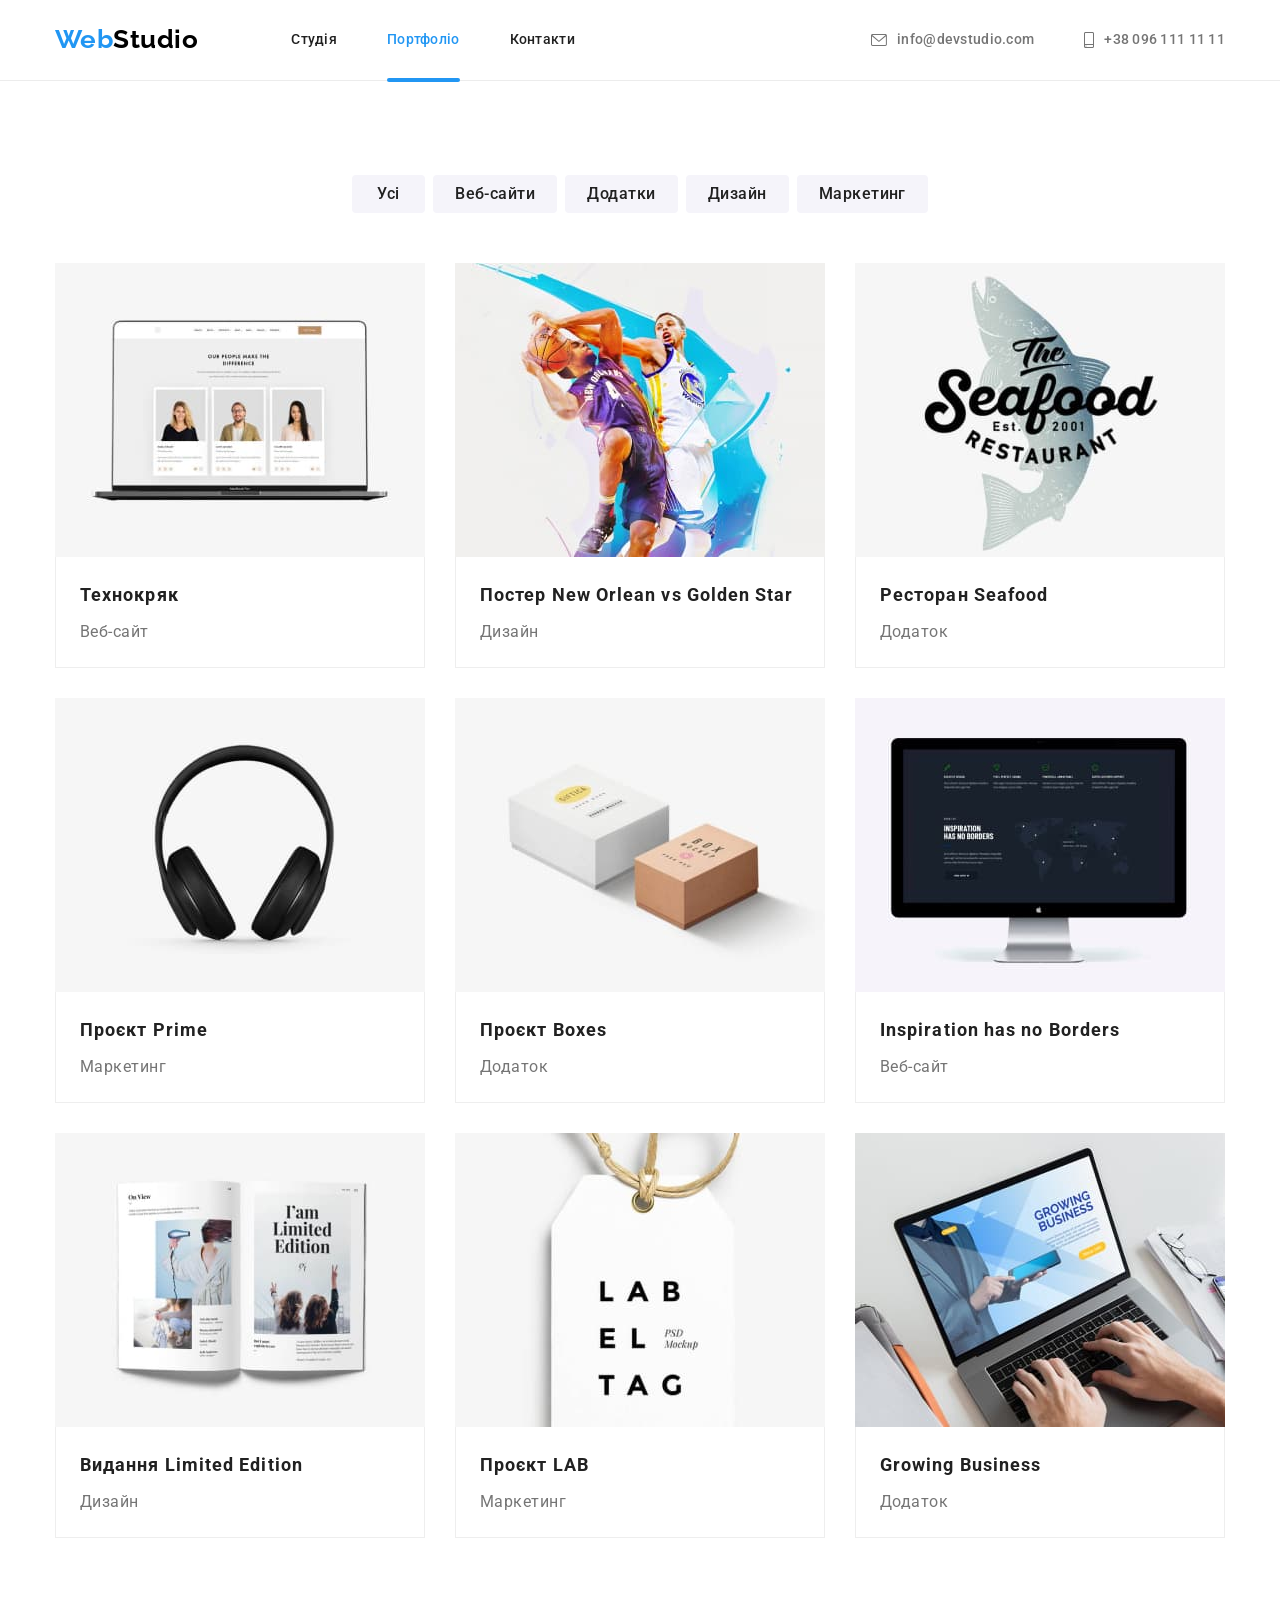
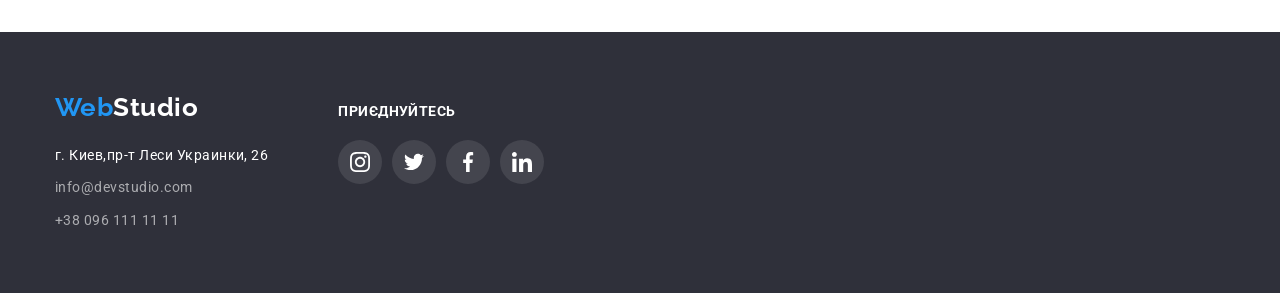
==== portfolio.html @ 8bb88e02 "Start" ====
<!DOCTYPE html>
<html lang="uk">
  <head>
    <meta charset="UTF-8" />
    <meta http-equiv="X-UA-Compatible" content="IE=edge" />
    <meta name="viewport" content="width=device-width, initial-scale=1.0" />
    <!-- шрифти:Raleway 700,Roboto 400 500 700 900, -->
    <link rel="preconnect" href="https://fonts.googleapis.com" />
    <link rel="preconnect" href="https://fonts.gstatic.com" crossorigin />
    <link
      href="https://fonts.googleapis.com/css2?family=Raleway:wght@700&family=Roboto:wght@400;500;700;900&display=swap"
      rel="stylesheet"
    />
    <title>WebStudio</title>
    <!-- css normalize-->
    <link
      rel="stylesheet"
      href="https://cdnjs.cloudflare.com/ajax/libs/modern-normalize/1.1.0/modern-normalize.min.css"
      integrity="sha512-wpPYUAdjBVSE4KJnH1VR1HeZfpl1ub8YT/NKx4PuQ5NmX2tKuGu6U/JRp5y+Y8XG2tV+wKQpNHVUX03MfMFn9Q=="
      crossorigin="anonymous"
      referrerpolicy="no-referrer"
    />
    <link rel="stylesheet" href="./css/styles.css" />
  </head>
  <body>
    <!--Шапка-->
    <header class="page-header">
      <div class="container main-nav">
        <nav class="main-nav">
          <a href="./index.html" class="logo header-logo link"
            >Web<span class="logo-studio">Studio</span></a
          >

          <ul class="site-nav list">
            <li class="item"><a href="./index.html" class="link">Студія</a></li>
            <li class="item"><a href="./portfolio.html" class="current-link link">Портфоліо</a></li>
            <li class="item"><a href="" class="link">Контакти</a></li>
          </ul>
        </nav>

        <ul class="contact-nav list">
          <li class="item">
            <a class="link" href="mailto:info@devstudio.com">
              <svg class="mail-icon" width="16px" height="12px">
                <use href="./images/symbol-defs.svg#mail"></use></svg
              >info@devstudio.com</a
            >
          </li>
          <li class="item">
            <a class="link" href="tel:+380961111111">
              <svg class="smartphone-icon" width="10px" height="16px">
                <use href="./images/symbol-defs.svg#smartphone"></use></svg
              >+38 096 111 11 11</a
            >
          </li>
        </ul>
      </div>
    </header>
    <!-- main -->
    <main class="main-page">
      <section class="port-section">
        <div class="container">
          <h1 class="visually-hidden">Портфоліо</h1>
          <!-- radio button -->
          <ul class="filter list">
            <li class="filter-item">
              <button class="button button-filter" type="button">Усі</button>
            </li>
            <li class="filter-item">
              <button class="button button-filter" type="button">Веб-сайти</button>
            </li>
            <li class="filter-item">
              <button class="button button-filter" type="button">Додатки</button>
            </li>
            <li class="filter-item">
              <button class="button button-filter" type="button">Дизайн</button>
            </li>
            <li class="filter-item">
              <button class="button button-filter" type="button">Маркетинг</button>
            </li>
          </ul>
          <ul class="list work-list">
            <li class="work-item">
              <a href="#" class="work-link link">
                <div class="thumb-overlay">
                  <img class="work-img" src="./images/portfolio1.jpg" alt="ноутбук" width="370" />
                  <p class="work-overlay">
                    Ресурс пропонує комплексні пропозиції з різним рівнем функціоналу та сервісів.
                    Все це дозволить відвідувачу отримати вичерпні відомості про компанію чи
                    приватну особу.
                  </p>
                </div>

                <div class="work-blok">
                  <h2 class="work-titel">Технокряк</h2>
                  <p class="work-filter">Веб-сайт</p>
                </div>
              </a>
            </li>
            <li class="work-item">
              <a href="#" class="work-link link">
                <div class="thumb-overlay">
                  <img
                    class="work-img"
                    src="./images/portfolio2.jpg"
                    alt="баскетболісти"
                    width="370"
                  />
                  <p class="work-overlay">
                    Ресурс пропонує комплексні пропозиції з різним рівнем функціоналу та сервісів.
                    Все це дозволить відвідувачу отримати вичерпні відомості про компанію чи
                    приватну особу.
                  </p>
                </div>

                <div class="work-blok">
                  <h2 class="work-titel">Постер New Orlean vs Golden Star</h2>
                  <p class="work-filter">Дизайн</p>
                </div>
              </a>
            </li>
            <li class="work-item">
              <a href="#" class="work-link link">
                <div class="thumb-overlay">
                  <img class="work-img" src="./images/portfolio3.jpg" alt="лого" width="370" />
                  <p class="work-overlay">
                    Ресурс пропонує комплексні пропозиції з різним рівнем функціоналу та сервісів.
                    Все це дозволить відвідувачу отримати вичерпні відомості про компанію чи
                    приватну особу.
                  </p>
                </div>

                <div class="work-blok">
                  <h2 class="work-titel">Ресторан Seafood</h2>
                  <p class="work-filter">Додаток</p>
                </div>
              </a>
            </li>
            <li class="work-item">
              <a href="#" class="work-link link">
                <div class="thumb-overlay">
                  <img class="work-img" src="./images/portfolio4.jpg" alt="навушники" width="370" />
                  <p class="work-overlay">
                    Ресурс пропонує комплексні пропозиції з різним рівнем функціоналу та сервісів.
                    Все це дозволить відвідувачу отримати вичерпні відомості про компанію чи
                    приватну особу.
                  </p>
                </div>

                <div class="work-blok">
                  <h2 class="work-titel">Проєкт Prime</h2>
                  <p class="work-filter">Маркетинг</p>
                </div>
              </a>
            </li>
            <li class="work-item">
              <a href="#" class="work-link link">
                <div class="thumb-overlay">
                  <img class="work-img" src="./images/portfolio5.jpg" alt="коробки" width="370" />
                  <p class="work-overlay">
                    Ресурс пропонує комплексні пропозиції з різним рівнем функціоналу та сервісів.
                    Все це дозволить відвідувачу отримати вичерпні відомості про компанію чи
                    приватну особу.
                  </p>
                </div>

                <div class="work-blok">
                  <h2 class="work-titel">Проєкт <span lang="en">Boxes</span></h2>
                  <p class="work-filter">Додаток</p>
                </div>
              </a>
            </li>
            <li class="work-item">
              <a href="#" class="work-link link">
                <div class="thumb-overlay">
                  <img src="./images/portfolio6.jpg" alt="монітор" width="370" />
                  <p class="work-overlay">
                    Ресурс пропонує комплексні пропозиції з різним рівнем функціоналу та сервісів.
                    Все це дозволить відвідувачу отримати вичерпні відомості про компанію чи
                    приватну особу.
                  </p>
                </div>

                <div class="work-blok">
                  <h2 lang="en" class="work-titel">Inspiration has no Borders</h2>
                  <p class="work-filter">Веб-сайт</p>
                </div>
              </a>
            </li>
            <li class="work-item">
              <a href="#" class="work-link link">
                <div class="thumb-overlay">
                  <img class="work-img" src="./images/portfolio7.jpg" alt="журнал" width="370" />
                  <p class="work-overlay">
                    Ресурс пропонує комплексні пропозиції з різним рівнем функціоналу та сервісів.
                    Все це дозволить відвідувачу отримати вичерпні відомості про компанію чи
                    приватну особу.
                  </p>
                </div>

                <div class="work-blok">
                  <h2 class="work-titel">Видання <span lang="en">Limited Edition</span></h2>
                  <p class="work-filter">Дизайн</p>
                </div>
              </a>
            </li>
            <li class="work-item">
              <a href="#" class="work-link link">
                <div class="thumb-overlay">
                  <img class="work-img" src="./images/portfolio8.jpg" alt="ярлик" width="370" />
                  <p class="work-overlay">
                    Ресурс пропонує комплексні пропозиції з різним рівнем функціоналу та сервісів.
                    Все це дозволить відвідувачу отримати вичерпні відомості про компанію чи
                    приватну особу.
                  </p>
                </div>

                <div class="work-blok">
                  <h2 class="work-titel">Проєкт <span lang="en">LAB</span></h2>
                  <p class="work-filter">Маркетинг</p>
                </div>
              </a>
            </li>
            <li class="work-item">
              <a href="#" class="work-link link">
                <div class="thumb-overlay">
                  <img class="work-img" src="./images/portfolio9.jpg" alt="ноутбук" width="370" />
                  <p class="work-overlay">
                    Ресурс пропонує комплексні пропозиції з різним рівнем функціоналу та сервісів.
                    Все це дозволить відвідувачу отримати вичерпні відомості про компанію чи
                    приватну особу.
                  </p>
                </div>

                <div class="work-blok">
                  <h2 lang="en" class="work-titel">Growing Business</h2>
                  <p class="work-filter">Додаток</p>
                </div>
              </a>
            </li>
          </ul>
        </div>
      </section>
    </main>
    <!--Футер-->
    <footer class="page-footer">
      <div class="container">
        <div class="address-conteiner">
          <a href="./index.html" class="logo footer-logo link"
            >Web<span class="logo-studio">Studio</span></a
          >
          <address class="contact-info">
            <ul class="footer-address list">
              <li class="address-item">
                <a
                  class="link nav-map"
                  href="https://goo.gl/maps/CPtrU1FHBa2aNyZL9"
                  target="_blank"
                  rel="noopener noreferrer nofollow"
                  >г. Киев,пр-т Леси Украинки, 26
                </a>
              </li>
              <li class="address-item">
                <a class="link" href="mailto:info@devstudio.com">info@devstudio.com</a>
              </li>
              <li class="address-item">
                <a class="link" href="tel:+380961111111">+38 096 111 11 11</a>
              </li>
            </ul>
          </address>
        </div>
        <div class="join">
          <h2 class="join-titel">приєднуйтесь</h2>
          <ul class="social-list list">
            <li class="social-item">
              <a
                href="#"
                class="social-link link footer-social"
                target="_blank"
                rel="noopener noreferrer nofollow"
                aria-label="Посилання на instagram"
              >
                <svg class="footer-icon" width="20px" height="20px">
                  <use href="./images/symbol-defs.svg#instagram"></use>
                </svg>
              </a>
            </li>
            <li class="social-item">
              <a
                href="#"
                class="social-link link footer-social"
                target="_blank"
                rel="noopener noreferrer nofollow"
                aria-label="Посилання на twitter"
              >
                <svg class="footer-icon" width="20px" height="20px">
                  <use href="./images/symbol-defs.svg#twitter"></use>
                </svg>
              </a>
            </li>
            <li class="social-item">
              <a
                href="#"
                class="social-link link footer-social"
                target="_blank"
                rel="noopener noreferrer nofollow"
                aria-label="Посилання на facebook"
              >
                <svg class="footer-icon" width="20px" height="20px">
                  <use href="./images/symbol-defs.svg#facebook"></use>
                </svg>
              </a>
            </li>
            <li class="social-item">
              <a
                href="#"
                class="social-link link footer-social"
                target="_blank"
                rel="noopener noreferrer nofollow"
                aria-label="Посилання на linkedin"
              >
                <svg class="footer-icon" width="20px" height="20px">
                  <use href="./images/symbol-defs.svg#linkedin"></use>
                </svg>
              </a>
            </li>
          </ul>
        </div>
      </div>
    </footer>
  </body>
</html>
---- css/styles.css ----
/* 
font-family: 'Raleway', sans-serif;
font-family: 'Roboto', sans-serif; 
*/

:root {
  --primary-text-color: #757575;
  --title-text-color: #212121;
  --accent-color: #2196f3;
  --primary-logo-color: #2196f3;
  --secondary-logo-color: #000000;
  --primary-white-color: #ffffff;
  --footer-background: #2f303a;
  --footer-contacts: rgba(255, 255, 255, 0.6);
  --button-portfolio-background: #f5f4fa;
  --button-hero-shadow: 0px 4px 4px rgba(0, 0, 0, 0.15);
  --button-port-shadow: 0px 3px 1px rgba(0, 0, 0, 0.1), 0px 1px 2px rgba(0, 0, 0, 0.08),
    0px 2px 2px rgba(0, 0, 0, 0.12);
  --team-box-shadow: 0px 1px 3px rgba(0, 0, 0, 0.12), 0px 1px 1px rgba(0, 0, 0, 0.14),
    0px 2px 1px rgba(0, 0, 0, 0.2);

  --timing: 250ms cubic-bezier(0.4, 0, 0.2, 1);
}

body {
  margin: 0;
  font-family: Roboto, sans-serif;
  color: var(--primary-text-color);
  background-color: var(--primary-white-color);
  letter-spacing: 0.03em;
}

h1,
h2,
h3,
p {
  margin-top: 0;
  margin-bottom: 0;
}
img {
  display: block;
  max-width: 100%;
}

.list {
  margin: 0;
  padding: 0;
}

.page-header {
  max-width: 100%;
  min-height: 80px;

  background-color: var(--primary-white-color);
  border-bottom: 1px solid #ececec;
}

.container {
  max-width: 1200px;
  padding-right: 15px;
  padding-left: 15px;
  margin-left: auto;
  margin-right: auto;
}

.main-nav {
  display: flex;
  align-items: center;
}

.site-nav {
  display: flex;
  margin-left: 93px;
}

.contact-nav {
  display: flex;
  margin-left: auto;
}

.site-nav .item + .item {
  margin-left: 50px;
}
.contact-nav .item + .item {
  margin-left: 50px;
}

.link {
  text-decoration: none;
  /* color: inherit; */
}

.site-nav .link {
  display: block;
  padding-top: 32px;
  padding-bottom: 32px;
  text-decoration: none;
  font-style: normal;
  font-weight: 500;
  font-size: 14px;
  line-height: 1.14;
  letter-spacing: 0.02em;
  color: var(--title-text-color);
}

.site-nav .current-link {
  color: var(--accent-color);
}
.site-nav .item {
  position: relative;
}

.current-link::after {
  position: absolute;
  bottom: -2px;
  content: '';
  display: block;
  width: 100%;
  height: 4px;

  background: #2196f3;
  border: none;
  border-radius: 2px;

  transform: scaleX(1);
  transition: transform var(--timing);
}
.current-link:hover::after {
  transform: scaleX(0);
}

.contact-nav .link {
  display: flex;
  padding-top: 32px;
  padding-bottom: 32px;
  text-decoration: none;
  align-items: center;
  font-weight: 500;
  font-size: 14px;
  line-height: 1.14;
  letter-spacing: 0.02em;
  color: var(--primary-text-color);
}

.link:hover,
.link:focus,
.contact-info .link:hover,
.contact-info .link:focus {
  color: var(--accent-color);
  transition: color var(--timing);
}

.mail-icon,
.smartphone-icon {
  margin-right: 10px;
  fill: currentcolor;
  /* align-items: center; */
}
.mail-icon:hover,
.mail-icon:focus,
.smartphone-icon:hover,
.smartphone-icon:focus {
  fill: var(--accent-color);
}

.list {
  list-style-type: none;
}

.header-logo {
  padding-top: 24px;
  padding-bottom: 25px;
}
.logo {
  display: block;

  text-decoration: none;
  color: var(--primary-logo-color);
  font-family: Raleway, sans-serif;
  font-weight: 700;
  font-size: 26px;
  line-height: 1.2;
}

.logo-studio {
  font-family: Raleway, sans-serif;
  font-weight: 700;
  font-size: 26px;
  line-height: 1.2;
  color: var(--secondary-logo-color);
}

/*-----------------футер----------------------------------*/

.page-footer {
  background: var(--footer-background);
  font-family: inherit;
  padding-top: 60px;
  padding-bottom: 60px;
}
.page-footer .container {
  display: flex;
  align-items: baseline;
}
.footer-logo {
  margin-bottom: 20px;
}
footer .logo-studio {
  color: var(--primary-white-color);
}

.address-item:not(:last-child) {
  margin-bottom: 9px;
}
.contact-info .link {
  text-decoration: none;
  font-style: normal;
  font-weight: 400;
  font-size: 14px;
  line-height: 1.7;
  color: var(--footer-contacts);
}

.contact-info .nav-map {
  color: var(--primary-white-color);
}

/* ------------------------join----------------------------- */
.join {
  margin-left: 70px;
}
.join-titel {
  margin-top: 0;
  margin-bottom: 20px;
  font-weight: 700;
  font-size: 14px;
  line-height: 1.17;
  color: var(--primary-white-color);
  text-align: left;
  letter-spacing: 0.03em;
  text-transform: uppercase;
}
.social-item .footer-social {
  color: #ffffff;
  background-color: rgba(255, 255, 255, 0.1);
}
.footer-icon {
  fill: currentColor;
}
/*--------------------------hero-----------------------------*/
.hero {
  max-width: 1600px;
  /* height: 600px; */
  background-color: var(--footer-background);
  background-image: linear-gradient(to right, rgba(47, 48, 58, 0.4), rgba(47, 48, 58, 0.4)),
    url('../images/hero.jpg');
  background-repeat: no-repeat;
  background-position: center;
  background-size: cover;
  padding-top: 200px;
  padding-bottom: 200px;
  margin-left: auto;
  margin-right: auto;
  text-align: center;
}

.centered {
  text-align: center;
}

.hero-titel {
  margin-top: 0;
  margin-bottom: 30px;
  font-weight: 900;
  font-size: 44px;
  line-height: 1.36;
  color: var(--primary-white-color);

  letter-spacing: 0.06em;
  text-transform: uppercase;
}

.button {
  border: none;
  cursor: pointer;
  /* border: 1px solid transporant; */
}

.hero-button {
  min-width: 216px;
  padding: 10px 32px;
  border-radius: 4px;

  font-weight: 700;
  font-size: 16px;
  line-height: 1.88;
  /* text-align: center; */
  color: var(--primary-white-color);
  background-color: var(--accent-color);
  letter-spacing: 0.06em;

  transition: background-color var(--timing), box-shadow var(--timing);
}

.hero-button:hover,
.hero-button:focus,
.hero-button:active {
  background-color: #188ce8;
  box-shadow: var(--button-hero-shadow);
}
/* ----------------------features----------------------- */
.features-section {
  padding: 94px 0;
}

.features {
  display: flex;
}
.features .item + .item {
  margin-left: 30px;
}

.features .item {
  max-width: 270px;
}

.features-icon {
  display: flex;
  outline: 1px solid transparent;
  height: 120px;
  align-items: center;
  margin-bottom: 30px;
  background: #f5f4fa;
  border-radius: 4px;
}
.card-icon {
  margin: 25px 100px;
}

.features-titel {
  margin-top: 0;
  margin-bottom: 10px;
  color: var(--title-text-color);
  font-weight: 700;
  font-size: 14px;
  line-height: 1.14;
  letter-spacing: 0.03em;
  text-transform: uppercase;
}

.features .text {
  font-size: 14px;
  line-height: 1.71;
  letter-spacing: 0.03em;
}

/* ----------------------Чим ми займаємося -------------*/
.work-section {
  padding-bottom: 94px;
}

.work {
  display: flex;
}
.work .item {
  position: relative;
}

.work-descript {
  position: absolute;
  left: 0;
  bottom: 0;
  width: 100%;
  padding: 27px 0;
  text-transform: uppercase;
  font-weight: 700;
  font-size: 14px;
  line-height: 1.14;
  letter-spacing: 0.03em;
  background-color: rgba(47, 48, 58, 0.8);
  color: #ffffff;
}

.work .item + .item {
  margin-left: 30px;
}
.work-title {
  margin-bottom: 50px;
  color: var(--title-text-color);
  font-weight: 700;
  font-size: 36px;
  line-height: 1.17;
  text-align: center;
  letter-spacing: 0.03em;
}

/* ----------------наша команда--------------------- */
.team-section {
  padding: 94px 0;
}

.team {
  display: flex;
}

.social-list {
  display: flex;
  align-items: center;
  justify-content: center;
  margin-top: 0;
  margin-bottom: 0;
}

.social-link {
  display: flex;
  width: 44px;
  height: 44px;
  align-items: center;
  justify-content: center;
  border-radius: 50%;
  color: #afb1b8;
  background-color: transparent;
  transition: background-color var(--timing), color var(--timing);
}

.social-item:not(:last-child) {
  margin-right: 10px;
}

.social-link:hover,
.social-link:focus {
  background-color: #2196f3;
  color: #ffffff;
}
.social-icon {
  fill: currentColor;
}

.team-bckg {
  background-color: #f5f4fa;
}

.team .item + .item {
  margin-left: 30px;
}
.team .item {
  max-width: 270px;
  box-shadow: var(--team-box-shadow);
  border-radius: 0px 0px 4px 4px;
  background-color: var(--primary-white-color);
}

.team-description {
  padding-top: 30px;
  padding-bottom: 30px;
}

.team-title {
  margin-bottom: 50px;
  color: var(--title-text-color);
  font-weight: 700;
  font-size: 36px;
  line-height: 1.17;
  text-align: center;
  letter-spacing: 0.03em;
}

.team-name {
  margin-bottom: 10px;
  color: var(--title-text-color);
  font-weight: 500;
  font-size: 16px;
  line-height: 1.19;
  letter-spacing: 0.03em;
}

.job {
  font-size: 16px;
  line-height: 1.19;
  letter-spacing: 0.03em;
  margin-bottom: 16px;
}

.list-item {
  background-color: var(--primary-white-color);
}
/* -------------------Наши клиенты------------------------------------- */
.clients-section {
  padding: 94px 0;
}
.clients-titel {
  margin-bottom: 50px;
  color: var(--title-text-color);
  font-weight: 700;
  font-size: 36px;
  line-height: 1.17;
  text-align: center;
  letter-spacing: 0.03em;
}

.clients-list {
  display: flex;
  align-items: center;
  justify-content: center;
  margin-top: 0;
  margin-bottom: 0;
}

.clients-link {
  display: flex;
  width: 170px;
  height: 92px;
  align-items: center;
  justify-content: center;
  border-radius: 4%;
  border: 1px solid #afb1b8;
  color: #afb1b8;
  background-color: transparent;
  transition: border var(--timing), color var(--timing);
}

.clients-list .clients-item + .clients-item {
  margin-left: 30px;
}
.clients-icon {
  fill: currentColor;
}
.clients-link:hover,
.clients-link:focus,
.clients-link:active {
  border: 1px solid #2196f3;
  color: #2196f3;
}
/* -------------------портфолио кнопки----------------------------------*/

/*фильтр*/
.port-section {
  padding: 94px 0;
}

.filter {
  display: flex;
  justify-content: center;
  margin-bottom: 50px;
}

.filter-item:not(:last-child) {
  margin-right: 8px;
}

.button-filter {
  display: block;
  min-width: 73px;
  padding: 6px 22px;
  border-radius: 4px;
}

.filter .button {
  font-family: inherit;
  font-weight: 500;
  font-size: 16px;
  line-height: 1.62;
  color: var(--title-text-color);
  background-color: var(--button-portfolio-background);
  text-align: center;
  letter-spacing: 0.03em;
}

.button-filter {
  transition: color var(--timing), background-color var(--timing), box-shadow var(--timing);
}

.filter .button:focus,
.filter .button:hover,
.filter .button:active {
  color: var(--primary-white-color);
  background-color: var(--accent-color);
  cursor: pointer;
  box-shadow: var(--button-port-shadow);
}
/* -------------портфолио карточки-------------- */
.work-list {
  display: flex;
  flex-wrap: wrap;
  gap: 30px;
}

.work-titel {
  margin-top: 0;
  margin-bottom: 4px;
  color: var(--title-text-color);
  font-weight: 700;
  font-size: 18px;
  line-height: 2;
  letter-spacing: 0.06em;
}

.work-filter {
  margin-top: 0;
  margin-bottom: 0;
  color: var(--primary-text-color);
  font-size: 16px;
  line-height: 1.88;
  letter-spacing: 0.03em;
}

.work-blok {
  padding: 20px 24px;
  border: 1px solid #eeeeee;
  border-top: none;
}

.visually-hidden {
  position: absolute;
  white-space: nowrap;
  width: 1px;
  height: 1px;
  overflow: hidden;
  border: 0;
  padding: 0;
  clip: rect(0 0 0 0);
  clip-path: inset(50%);
  margin: -1px;
}

.thumb-overlay {
  position: relative;
  width: 370px;
  height: 294px;

  overflow: hidden;
}

.work-overlay {
  position: absolute;
  bottom: -1px;
  left: 0;
  width: 100%;
  padding: 63px 24px;
  margin: 0;
  color: var(--primary-white-color);
  background-color: rgba(33, 150, 243, 0.9);

  font-size: 18px;
  line-height: 1.6;
  letter-spacing: 0.03em;

  transform: translateY(100%);
  transition: transform var(--timing);
}

.work-link:focus .work-overlay,
.work-link:hover .work-overlay {
  transform: translateY(0);
}

.work-item {
  transition: box-shadow var(--timing);
}

.work-item:hover,
.work-item:focus-within,
.work-item:active {
  box-shadow: 0px 1px 1px rgba(0, 0, 0, 0.12), 0px 4px 4px rgba(0, 0, 0, 0.06),
    1px 4px 6px rgba(0, 0, 0, 0.16);
}

/* -------------модальное окно---------------*/

.backdrop {
  position: fixed;
  top: 0;
  left: 0;
  width: 100vw;
  height: 100vh;
  background-color: rgba(0, 0, 0, 0.2);
  opacity: 1;
  transition: opacity var(--timing), visibility var(--timing);
}

.backdrop.is-hidden {
  opacity: 0;
  pointer-events: none;
  visibility: hidden;
}

.modal {
  position: absolute;
  top: 50%;
  left: 50%;
  transform: translate(-50%, -50%) scale(1);
  min-width: 528px;
  min-height: 581px;
  background-color: #ffffff;
  box-shadow: 0px 1px 3px rgba(0, 0, 0, 0.12), 0px 1px 1px rgba(0, 0, 0, 0.14),
    0px 2px 1px rgba(0, 0, 0, 0.2);
  border-radius: 4px;

  opacity: 1;
  transition: transform var(--timing), opacity var(--timing);
}

.modal-close {
  position: absolute;
  top: 8px;
  right: 8px;
  width: 30px;
  height: 30px;
  padding: 0;
  margin: 0;
  border-radius: 50%;
  border: 1px solid rgba(0, 0, 0, 0.1);
  background-color: #ffffff;
}

.icon-close {
  position: absolute;
  top: 50%;
  left: 50%;
  transform: translate(-50%, -50%);
  width: 11px;
  height: 11px;
}

.modal-close:focus .icon-close,
.modal-close:hover .icon-close,
.modal-close:active .icon-close {
  fill: #2196f3;
  transition: fill var(--timing);
}
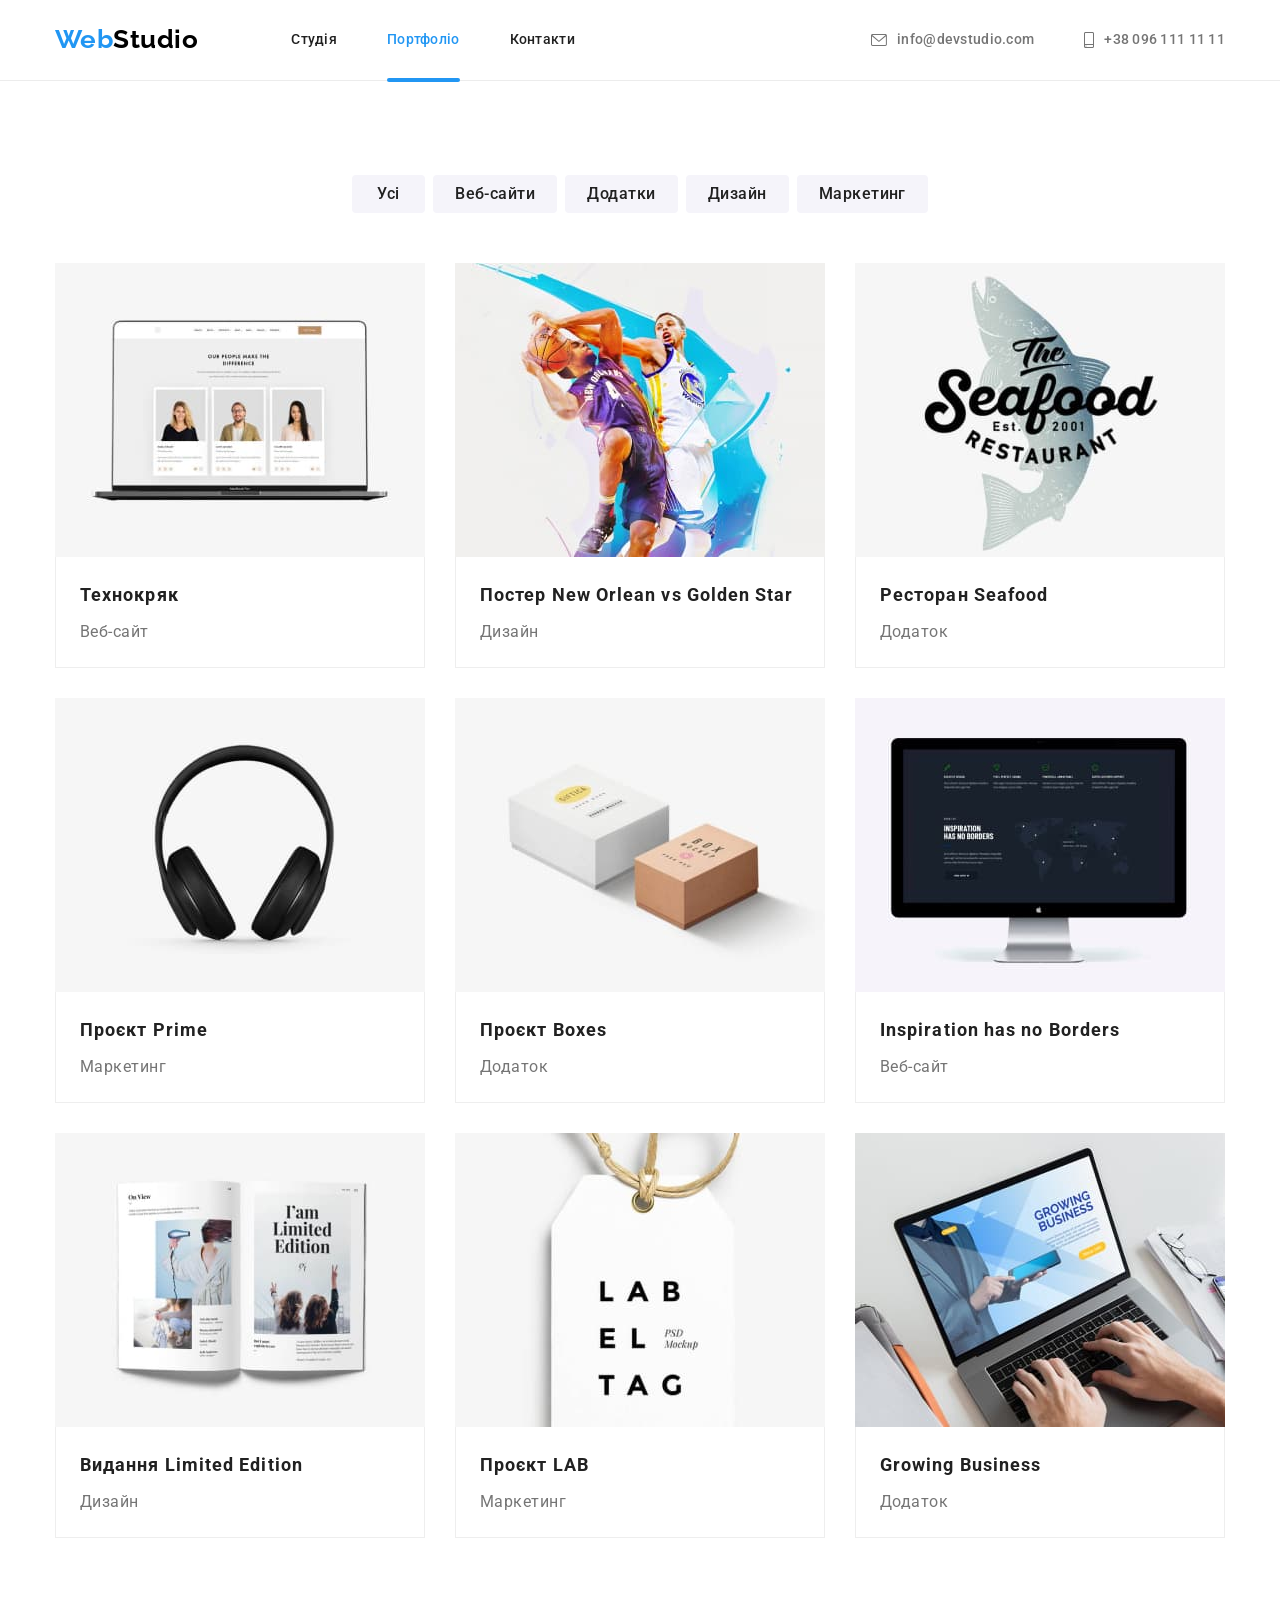
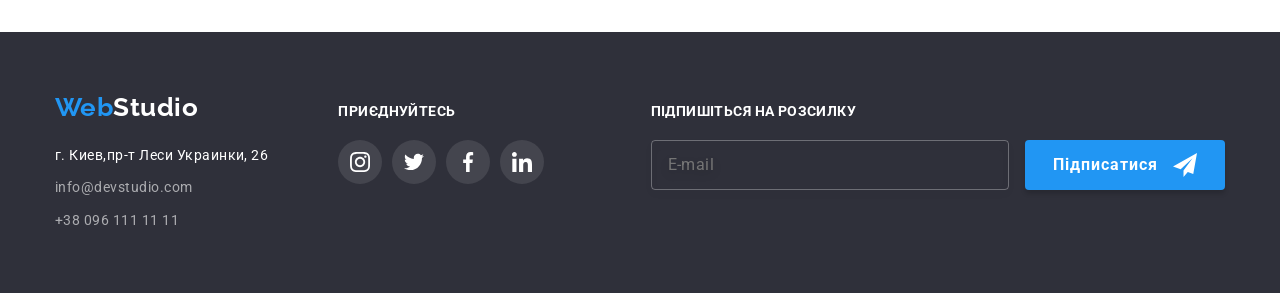
==== commit 5cd0154e: "end" ====
--- a/portfolio.html
+++ b/portfolio.html
@@ -326,6 +326,26 @@
             </li>
           </ul>
         </div>
+        <div class="form-subscr">
+          <!----------------------------------- FORM ---------------------------------------->
+          <form action="javascript:void(0);" autocomplete="off">
+            <label for="mail" class="lbl-subscr">Підпишіться на розсилку</label>
+            <input
+              type="email"
+              name="subscription"
+              id="mail"
+              placeholder="E-mail"
+              class="input-subscr"
+            />
+            <button type="submit" class="sub-button">
+              Підписатися
+              <svg class="icon-send" width="24px" height="24px">
+                <use href="./images/icons.svg#send"></use>
+              </svg>
+            </button>
+          </form>
+          <!-- --------------------------------------------------------------------------- -->
+        </div>
       </div>
     </footer>
   </body>
--- a/css/styles.css
+++ b/css/styles.css
@@ -247,6 +247,73 @@
 .footer-icon {
   fill: currentColor;
 }
+/* ----------------------footer form------------------------ */
+.form-subscr {
+  margin-left: auto;
+}
+
+.lbl-subscr {
+  display: block;
+  margin-top: 0;
+  margin-bottom: 20px;
+  font-weight: 700;
+  font-size: 14px;
+  line-height: 1.17;
+  color: var(--primary-white-color);
+  text-align: left;
+  letter-spacing: 0.03em;
+  text-transform: uppercase;
+}
+.input-subscr {
+  margin-right: 12px;
+  width: 358px;
+  height: 50px;
+  padding: 15px 16px;
+
+  background-color: transparent;
+  color: rgba(255, 255, 255, 0.6);
+  border: 1px solid rgba(255, 255, 255, 0.3);
+  filter: drop-shadow(0px 4px 4px rgba(0, 0, 0, 0.15));
+  border-radius: 4px;
+
+  font-family: 'Roboto', sans-serif;
+  font-weight: 400;
+  font-size: 16px;
+  letter-spacing: 0.03em;
+
+  line-height: 1.2;
+}
+
+.sub-button {
+  position: relative;
+  display: inline-flex;
+  align-items: center;
+  width: 200px;
+  height: 50px;
+  background-color: #2196f3;
+  color: var(--primary-white-color);
+  font-weight: 700;
+  font-size: 16px;
+  letter-spacing: 0.06em;
+  line-height: 1.9;
+  box-shadow: 0px 4px 4px rgba(0, 0, 0, 0.15);
+  border: 0;
+  border-radius: 4px;
+  cursor: pointer;
+  padding: 10px 28px;
+  transition: background-color var(--timing), box-shadow var(--timing);
+}
+.icon-send {
+  position: absolute;
+  right: 28px;
+}
+
+.sub-button:active,
+.sub-button:hover,
+.sub-button:focus {
+  background-color: #188ce8;
+  box-shadow: var(--button-hero-shadow);
+}
 /*--------------------------hero-----------------------------*/
 .hero {
   max-width: 1600px;
@@ -728,3 +795,182 @@
   fill: #2196f3;
   transition: fill var(--timing);
 }
+.modal-form {
+  padding: 40px;
+  margin-left: auto;
+  margin-right: auto;
+  text-align: center;
+}
+.modal-title {
+  margin-bottom: 12px;
+  font-family: 'Roboto', sans-serif;
+  font-style: normal;
+  font-weight: 700;
+  font-size: 20px;
+  line-height: 1.15;
+  text-align: center;
+  letter-spacing: 0.03em;
+
+  color: #212121;
+}
+
+.form-field {
+  position: relative;
+  display: flex;
+  flex-direction: column;
+  width: 448px;
+  margin-top: 0;
+  margin-bottom: 10px;
+  font-weight: 400;
+  font-size: 12px;
+  line-height: 1.2;
+  text-align: left;
+  letter-spacing: 0.01em;
+
+  color: #757575;
+}
+
+.form-label {
+  margin-bottom: 4px;
+  transition: color var(--timing);
+}
+
+.form-input {
+  padding: 11px 12px;
+  padding-left: 42px;
+  border: 1px solid rgba(33, 33, 33, 0.2);
+  border-color: rgba(33, 33, 33, 0.2);
+  border-radius: 4px;
+  transition: outline-color var(--timing);
+}
+
+.form-input:focus {
+  outline-color: #2196f3;
+}
+
+.form-input:focus + .form-label,
+.form-input:hover + .form-label,
+.form-input:not(:placeholder-shown) + .form-label {
+  color: #2196f3;
+}
+
+.form-comment {
+  padding: 12px 16px;
+  /* width: 448px; */
+  height: 120px;
+  border: 1px solid rgba(33, 33, 33, 0.2);
+  border-radius: 4px;
+  resize: none;
+}
+
+.form-comment::placeholder {
+  font-size: 12px;
+  line-height: 1.2;
+  letter-spacing: 0.01em;
+  color: rgba(117, 117, 117, 0.5);
+}
+.comment-field {
+  margin-bottom: 20px;
+}
+
+.form-icon {
+  position: absolute;
+  top: 50%;
+  left: 12px;
+  fill: #000000;
+  transition: fill var(--timing);
+}
+
+.form-input:focus + .form-icon {
+  fill: #2196f3;
+}
+
+.policy-label {
+  position: relative;
+  display: flex;
+  align-items: center;
+  margin-top: 0;
+  margin-bottom: 30px;
+  padding-left: 35px;
+
+  font-size: 14px;
+  line-height: 1.7;
+  color: #757575;
+}
+
+.policy-checkbox {
+  position: absolute;
+  margin: -1px;
+  width: 1px;
+  height: 1px;
+  overflow: hidden;
+  border: 0;
+  padding: 0;
+  clip: rect(0 0 0 0);
+  clip-path: inset(50%);
+}
+
+.policy-box {
+  position: absolute;
+  left: 0;
+  display: block;
+  margin-left: 13px;
+  margin-right: 7px;
+  opacity: 1;
+}
+
+.policy-checkbox:checked ~ .policy-box {
+  opacity: 0;
+  transition: opacity var(--timing);
+}
+
+.policy-check {
+  position: absolute;
+  left: 0;
+  display: block;
+  margin-left: 13px;
+  margin-right: 7px;
+  opacity: 0;
+}
+
+.policy-checkbox:checked ~ .policy-check {
+  opacity: 1;
+  transition: opacity var(--timing);
+}
+
+.policy-link {
+  position: relative;
+  display: inline-flex;
+  margin-left: 5px;
+  color: #2196f3;
+  text-decoration: underline;
+}
+
+.form-button {
+  margin-top: 0;
+  margin-bottom: 0;
+  margin-right: auto;
+  margin-left: auto;
+  min-width: 200px;
+  padding: 10px 52px;
+  border: none;
+  border-radius: 4px;
+
+  background-color: #2196f3;
+  color: var(--primary-white-color);
+  font-size: 16px;
+  font-weight: 700;
+
+  line-height: 1.9;
+  letter-spacing: 0.06em;
+  cursor: pointer;
+
+  transition: background-color var(--timing), box-shadow var(--timing);
+}
+
+.form-button:hover,
+.form-button:focus,
+.form-button:active {
+  background-color: #188ce8;
+  box-shadow: 0px 4px 4px rgba(0, 0, 0, 0.15);
+}
